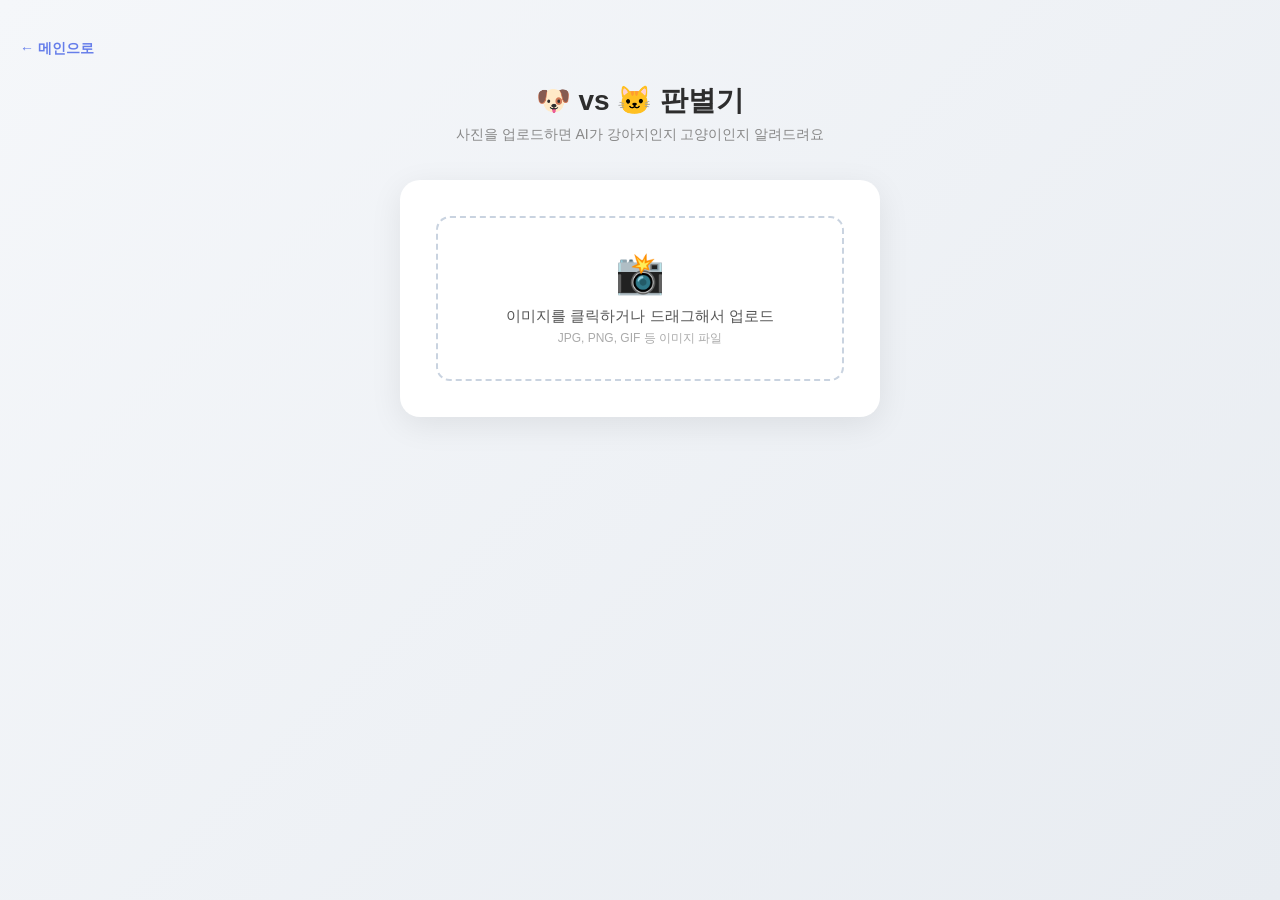
==== classifier.html @ 10d76c85 "Add dog/cat AI classifier page with Teachable Machine model Co-Authored-By: Claude Sonnet 4.6 <norep" ====
<!doctype html>
<html lang="ko">
<head>
  <meta charset="UTF-8" />
  <meta name="viewport" content="width=device-width, initial-scale=1.0" />
  <title>강아지 vs 고양이 판별기</title>
  <style>
    * { box-sizing: border-box; margin: 0; padding: 0; }

    body {
      font-family: sans-serif;
      min-height: 100vh;
      background: linear-gradient(135deg, #f5f7fa, #e8ecf1);
      display: flex;
      flex-direction: column;
      align-items: center;
      padding: 40px 20px 60px;
    }

    .back-link {
      align-self: flex-start;
      margin-bottom: 24px;
      color: #667eea;
      text-decoration: none;
      font-size: 14px;
      font-weight: bold;
    }
    .back-link:hover { opacity: 0.7; }

    h1 {
      font-size: 28px;
      font-weight: 800;
      color: #2d2d2d;
      margin-bottom: 6px;
      text-align: center;
    }

    .subtitle {
      color: #888;
      font-size: 14px;
      margin-bottom: 36px;
      text-align: center;
    }

    .card {
      background: white;
      border-radius: 20px;
      box-shadow: 0 8px 32px rgba(0,0,0,0.08);
      padding: 36px;
      width: 100%;
      max-width: 480px;
      display: flex;
      flex-direction: column;
      align-items: center;
      gap: 24px;
    }

    .upload-area {
      width: 100%;
      border: 2px dashed #c9d3e0;
      border-radius: 14px;
      padding: 32px 20px;
      text-align: center;
      cursor: pointer;
      transition: border-color 0.2s, background 0.2s;
      position: relative;
    }
    .upload-area:hover {
      border-color: #667eea;
      background: #f0f2ff;
    }
    .upload-area input[type="file"] {
      position: absolute;
      inset: 0;
      opacity: 0;
      cursor: pointer;
      width: 100%;
      height: 100%;
    }
    .upload-icon { font-size: 40px; margin-bottom: 10px; }
    .upload-text { font-size: 15px; color: #555; }
    .upload-hint { font-size: 12px; color: #aaa; margin-top: 4px; }

    #preview-wrap {
      display: none;
      width: 100%;
      text-align: center;
    }
    #preview {
      max-width: 100%;
      max-height: 260px;
      border-radius: 12px;
      object-fit: contain;
      border: 1px solid #eee;
    }

    #predict-btn {
      width: 100%;
      padding: 14px;
      font-size: 16px;
      font-weight: bold;
      border: none;
      border-radius: 12px;
      background: linear-gradient(135deg, #667eea, #764ba2);
      color: white;
      cursor: pointer;
      transition: opacity 0.2s;
      display: none;
    }
    #predict-btn:hover { opacity: 0.88; }
    #predict-btn:disabled { opacity: 0.5; cursor: default; }

    #result {
      width: 100%;
      display: none;
    }

    .result-label {
      font-size: 22px;
      font-weight: 800;
      text-align: center;
      margin-bottom: 16px;
      color: #2d2d2d;
    }

    .bar-wrap {
      margin-bottom: 12px;
    }
    .bar-label {
      display: flex;
      justify-content: space-between;
      font-size: 14px;
      color: #555;
      margin-bottom: 5px;
    }
    .bar-bg {
      background: #eef0f4;
      border-radius: 99px;
      height: 12px;
      overflow: hidden;
    }
    .bar-fill {
      height: 100%;
      border-radius: 99px;
      transition: width 0.5s ease;
    }
    .bar-fill.dog  { background: linear-gradient(90deg, #f7971e, #ffd200); }
    .bar-fill.cat  { background: linear-gradient(90deg, #667eea, #764ba2); }

    .emoji-result {
      font-size: 52px;
      text-align: center;
      margin-bottom: 8px;
    }
  </style>
</head>
<body>

  <a href="/" class="back-link">← 메인으로</a>

  <h1>🐶 vs 🐱 판별기</h1>
  <p class="subtitle">사진을 업로드하면 AI가 강아지인지 고양이인지 알려드려요</p>

  <div class="card">
    <div class="upload-area" id="upload-area">
      <input type="file" id="file-input" accept="image/*" />
      <div class="upload-icon">📸</div>
      <div class="upload-text">이미지를 클릭하거나 드래그해서 업로드</div>
      <div class="upload-hint">JPG, PNG, GIF 등 이미지 파일</div>
    </div>

    <div id="preview-wrap">
      <img id="preview" src="" alt="미리보기" />
    </div>

    <button id="predict-btn">판별 시작</button>

    <div id="result">
      <div class="emoji-result" id="result-emoji"></div>
      <div class="result-label" id="result-label"></div>
      <div id="bars"></div>
    </div>
  </div>

  <script src="https://cdn.jsdelivr.net/npm/@tensorflow/tfjs@latest/dist/tf.min.js"></script>
  <script src="https://cdn.jsdelivr.net/npm/@teachablemachine/image@latest/dist/teachablemachine-image.min.js"></script>
  <script>
    const MODEL_URL = 'https://teachablemachine.withgoogle.com/models/NTdXZ3scu/';
    const EMOJIS = { '강아지': '🐶', 'Dog': '🐶', '고양이': '🐱', 'Cat': '🐱' };
    const BAR_CLASS = { '강아지': 'dog', 'Dog': 'dog', '고양이': 'cat', 'Cat': 'cat' };

    let model = null;
    const fileInput = document.getElementById('file-input');
    const preview = document.getElementById('preview');
    const previewWrap = document.getElementById('preview-wrap');
    const predictBtn = document.getElementById('predict-btn');
    const resultDiv = document.getElementById('result');
    const resultEmoji = document.getElementById('result-emoji');
    const resultLabel = document.getElementById('result-label');
    const barsDiv = document.getElementById('bars');

    async function loadModel() {
      model = await tmImage.load(MODEL_URL + 'model.json', MODEL_URL + 'metadata.json');
    }
    loadModel();

    fileInput.addEventListener('change', (e) => {
      const file = e.target.files[0];
      if (!file) return;
      const reader = new FileReader();
      reader.onload = (ev) => {
        preview.src = ev.target.result;
        previewWrap.style.display = 'block';
        predictBtn.style.display = 'block';
        resultDiv.style.display = 'none';
      };
      reader.readAsDataURL(file);
    });

    predictBtn.addEventListener('click', async () => {
      if (!model) return;
      predictBtn.disabled = true;
      predictBtn.textContent = '분석 중...';

      const predictions = await model.predict(preview);
      predictions.sort((a, b) => b.probability - a.probability);
      const top = predictions[0];

      const emoji = EMOJIS[top.className] || '🤔';
      resultEmoji.textContent = emoji;
      resultLabel.textContent = `${top.className} (${(top.probability * 100).toFixed(1)}%)`;

      barsDiv.innerHTML = '';
      predictions.forEach(p => {
        const pct = (p.probability * 100).toFixed(1);
        const cls = BAR_CLASS[p.className] || 'dog';
        barsDiv.innerHTML += `
          <div class="bar-wrap">
            <div class="bar-label"><span>${p.className}</span><span>${pct}%</span></div>
            <div class="bar-bg"><div class="bar-fill ${cls}" style="width:${pct}%"></div></div>
          </div>`;
      });

      resultDiv.style.display = 'block';
      predictBtn.disabled = false;
      predictBtn.textContent = '다시 판별하기';
    });
  </script>
</body>
</html>
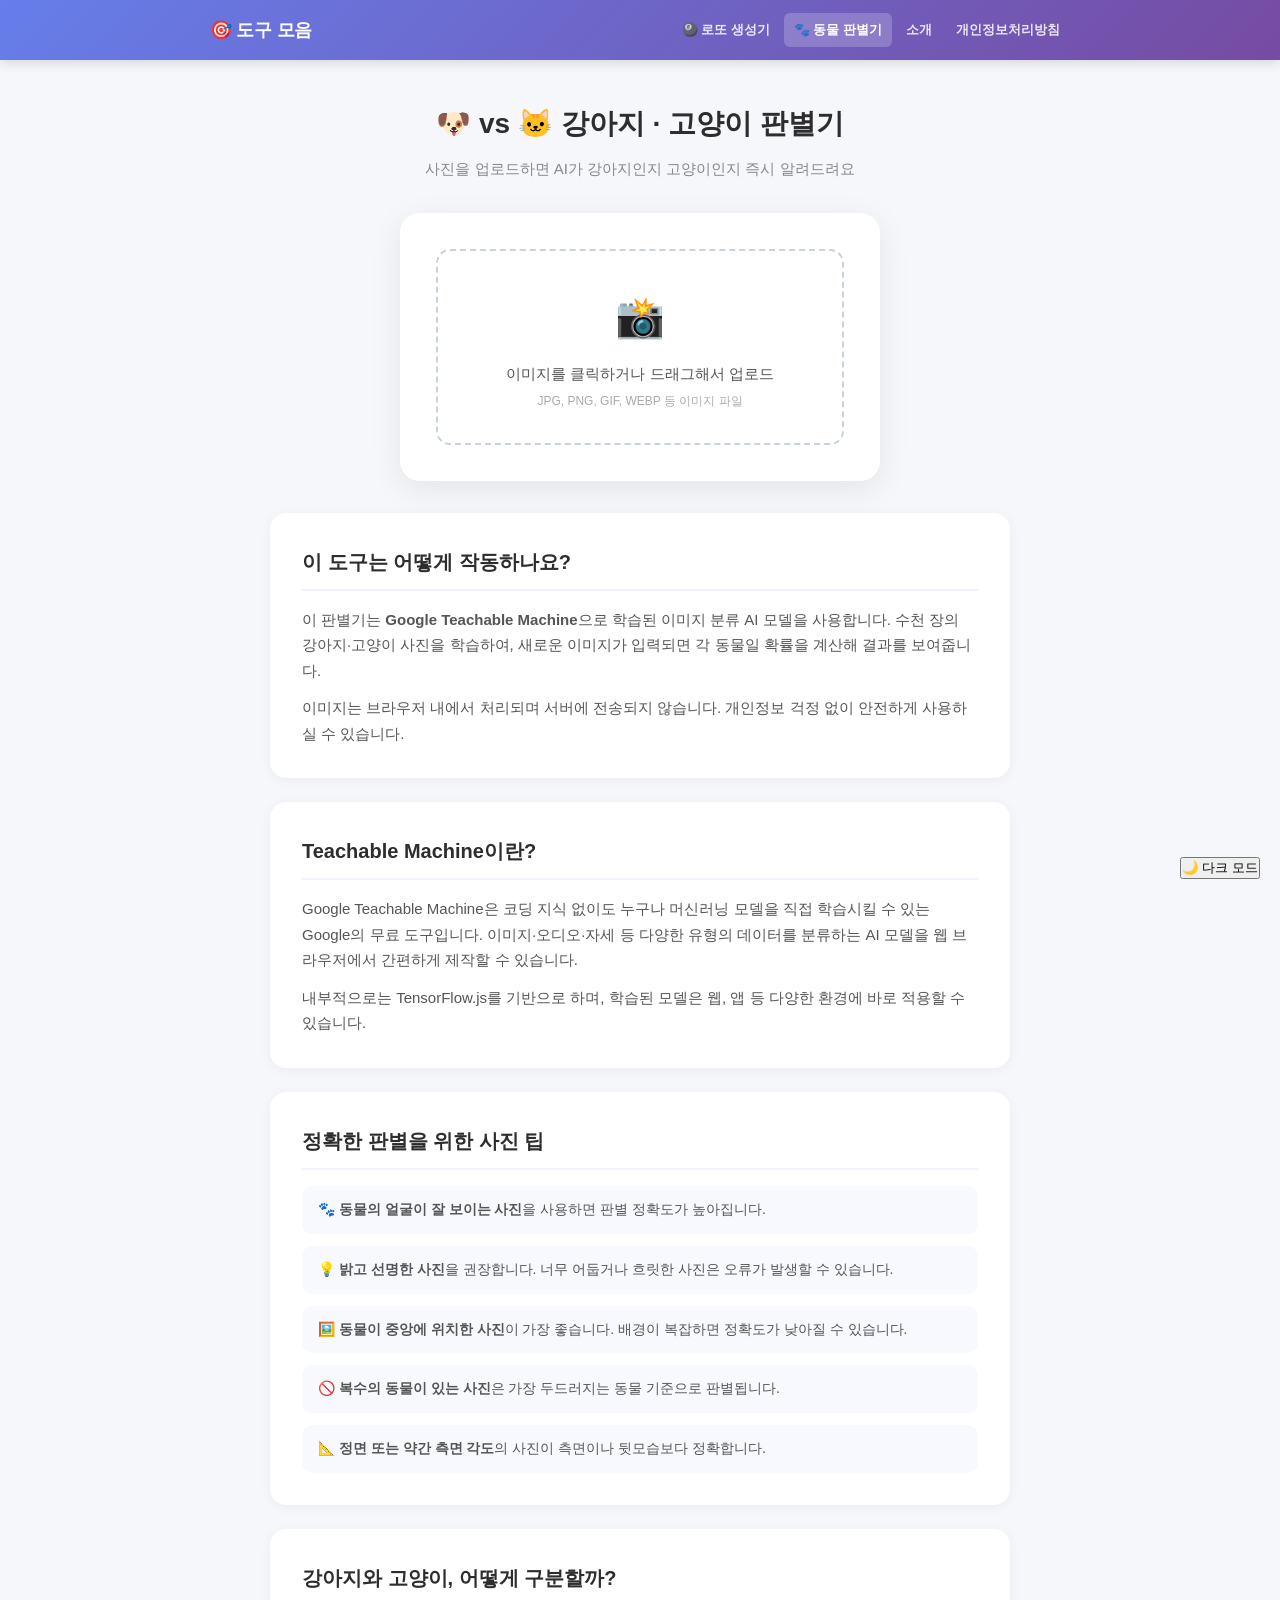
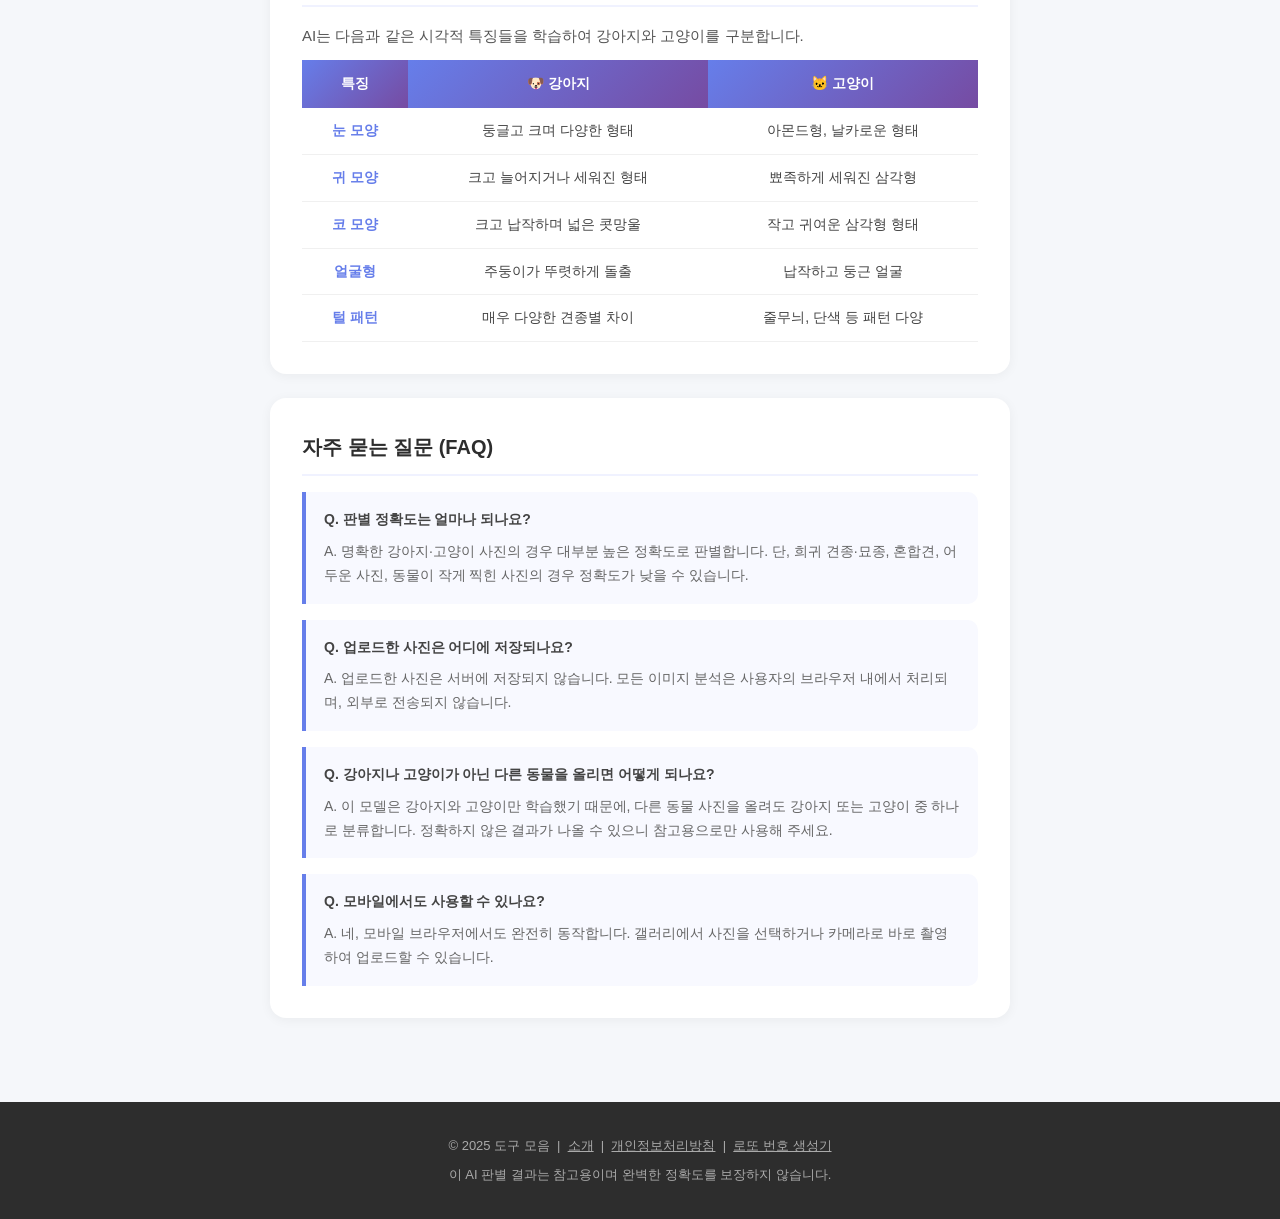
==== commit f27881b0: "Add AdSense, optimize site for review: rich content, nav, privacy policy, about page - Add Google Ad" ====
--- a/classifier.html
+++ b/classifier.html
@@ -3,43 +3,35 @@
 <head>
   <meta charset="UTF-8" />
   <meta name="viewport" content="width=device-width, initial-scale=1.0" />
-  <title>강아지 vs 고양이 판별기</title>
+  <title>강아지 vs 고양이 AI 판별기 | 사진 한 장으로 즉시 확인</title>
+  <meta name="description" content="사진을 업로드하면 AI가 강아지인지 고양이인지 즉시 판별해 드립니다. Google Teachable Machine 기반의 머신러닝 모델을 사용한 무료 반려동물 이미지 분류 도구입니다." />
+  <meta name="google-adsense-account" content="ca-pub-1037309569216117">
+  <script async src="https://pagead2.googlesyndication.com/pagead/js/adsbygoogle.js?client=ca-pub-1037309569216117"
+     crossorigin="anonymous"></script>
+  <link href='/style.css' rel='stylesheet'>
   <style>
-    * { box-sizing: border-box; margin: 0; padding: 0; }
-
-    body {
-      font-family: sans-serif;
-      min-height: 100vh;
-      background: linear-gradient(135deg, #f5f7fa, #e8ecf1);
-      display: flex;
-      flex-direction: column;
-      align-items: center;
+    /* classifier-specific styles */
+    .classifier-wrap {
+      max-width: 780px;
+      margin: 0 auto;
       padding: 40px 20px 60px;
     }
 
-    .back-link {
-      align-self: flex-start;
-      margin-bottom: 24px;
-      color: #667eea;
-      text-decoration: none;
-      font-size: 14px;
-      font-weight: bold;
-    }
-    .back-link:hover { opacity: 0.7; }
-
-    h1 {
+    .classifier-hero {
+      text-align: center;
+      margin-bottom: 32px;
+    }
+
+    .classifier-hero h1 {
       font-size: 28px;
       font-weight: 800;
       color: #2d2d2d;
-      margin-bottom: 6px;
-      text-align: center;
-    }
-
-    .subtitle {
+      margin-bottom: 8px;
+    }
+
+    .classifier-hero .subtitle {
       color: #888;
-      font-size: 14px;
-      margin-bottom: 36px;
-      text-align: center;
+      font-size: 15px;
     }
 
     .card {
@@ -49,6 +41,7 @@
       padding: 36px;
       width: 100%;
       max-width: 480px;
+      margin: 0 auto 32px;
       display: flex;
       flex-direction: column;
       align-items: center;
@@ -65,7 +58,8 @@
       transition: border-color 0.2s, background 0.2s;
       position: relative;
     }
-    .upload-area:hover {
+    .upload-area:hover,
+    .upload-area.dragover {
       border-color: #667eea;
       background: #f0f2ff;
     }
@@ -81,11 +75,7 @@
     .upload-text { font-size: 15px; color: #555; }
     .upload-hint { font-size: 12px; color: #aaa; margin-top: 4px; }
 
-    #preview-wrap {
-      display: none;
-      width: 100%;
-      text-align: center;
-    }
+    #preview-wrap { display: none; width: 100%; text-align: center; }
     #preview {
       max-width: 100%;
       max-height: 260px;
@@ -110,10 +100,7 @@
     #predict-btn:hover { opacity: 0.88; }
     #predict-btn:disabled { opacity: 0.5; cursor: default; }
 
-    #result {
-      width: 100%;
-      display: none;
-    }
+    #result { width: 100%; display: none; }
 
     .result-label {
       font-size: 22px;
@@ -123,9 +110,7 @@
       color: #2d2d2d;
     }
 
-    .bar-wrap {
-      margin-bottom: 12px;
-    }
+    .bar-wrap { margin-bottom: 12px; }
     .bar-label {
       display: flex;
       justify-content: space-between;
@@ -152,39 +137,142 @@
       text-align: center;
       margin-bottom: 8px;
     }
+
+    body.dark .classifier-hero h1 { color: #e0e0e0; }
+    body.dark .classifier-hero .subtitle { color: #aaa; }
+    body.dark .card { background: #22223b; }
+    body.dark .upload-text { color: #bbb; }
+    body.dark .result-label { color: #e0e0e0; }
+    body.dark .bar-label { color: #bbb; }
+    body.dark #preview { border-color: #444; }
   </style>
 </head>
 <body>
-
-  <a href="/" class="back-link">← 메인으로</a>
-
-  <h1>🐶 vs 🐱 판별기</h1>
-  <p class="subtitle">사진을 업로드하면 AI가 강아지인지 고양이인지 알려드려요</p>
-
-  <div class="card">
-    <div class="upload-area" id="upload-area">
-      <input type="file" id="file-input" accept="image/*" />
-      <div class="upload-icon">📸</div>
-      <div class="upload-text">이미지를 클릭하거나 드래그해서 업로드</div>
-      <div class="upload-hint">JPG, PNG, GIF 등 이미지 파일</div>
+  <nav class="top-nav">
+    <div class="nav-inner">
+      <a href="/" class="nav-logo">🎯 도구 모음</a>
+      <div class="nav-links">
+        <a href="/" class="nav-link">🎱 로또 생성기</a>
+        <a href="/classifier.html" class="nav-link active">🐾 동물 판별기</a>
+        <a href="/about.html" class="nav-link">소개</a>
+        <a href="/privacy.html" class="nav-link">개인정보처리방침</a>
+      </div>
     </div>
-
-    <div id="preview-wrap">
-      <img id="preview" src="" alt="미리보기" />
+  </nav>
+
+  <div class="theme-toggle">
+    <button id="clf-theme-btn">🌙 다크 모드</button>
+  </div>
+
+  <div class="classifier-wrap">
+
+    <div class="classifier-hero">
+      <h1>🐶 vs 🐱 강아지 · 고양이 판별기</h1>
+      <p class="subtitle">사진을 업로드하면 AI가 강아지인지 고양이인지 즉시 알려드려요</p>
     </div>
 
-    <button id="predict-btn">판별 시작</button>
-
-    <div id="result">
-      <div class="emoji-result" id="result-emoji"></div>
-      <div class="result-label" id="result-label"></div>
-      <div id="bars"></div>
+    <div class="card">
+      <div class="upload-area" id="upload-area">
+        <input type="file" id="file-input" accept="image/*" />
+        <div class="upload-icon">📸</div>
+        <div class="upload-text">이미지를 클릭하거나 드래그해서 업로드</div>
+        <div class="upload-hint">JPG, PNG, GIF, WEBP 등 이미지 파일</div>
+      </div>
+
+      <div id="preview-wrap">
+        <img id="preview" src="" alt="업로드된 반려동물 이미지 미리보기" />
+      </div>
+
+      <button id="predict-btn">판별 시작</button>
+
+      <div id="result">
+        <div class="emoji-result" id="result-emoji"></div>
+        <div class="result-label" id="result-label"></div>
+        <div id="bars"></div>
+      </div>
     </div>
+
+    <section class="content-section">
+      <h2>이 도구는 어떻게 작동하나요?</h2>
+      <p>이 판별기는 <strong>Google Teachable Machine</strong>으로 학습된 이미지 분류 AI 모델을 사용합니다. 수천 장의 강아지·고양이 사진을 학습하여, 새로운 이미지가 입력되면 각 동물일 확률을 계산해 결과를 보여줍니다.</p>
+      <p>이미지는 브라우저 내에서 처리되며 서버에 전송되지 않습니다. 개인정보 걱정 없이 안전하게 사용하실 수 있습니다.</p>
+    </section>
+
+    <section class="content-section">
+      <h2>Teachable Machine이란?</h2>
+      <p>Google Teachable Machine은 코딩 지식 없이도 누구나 머신러닝 모델을 직접 학습시킬 수 있는 Google의 무료 도구입니다. 이미지·오디오·자세 등 다양한 유형의 데이터를 분류하는 AI 모델을 웹 브라우저에서 간편하게 제작할 수 있습니다.</p>
+      <p>내부적으로는 TensorFlow.js를 기반으로 하며, 학습된 모델은 웹, 앱 등 다양한 환경에 바로 적용할 수 있습니다.</p>
+    </section>
+
+    <section class="content-section">
+      <h2>정확한 판별을 위한 사진 팁</h2>
+      <ul class="tip-list">
+        <li>🐾 <strong>동물의 얼굴이 잘 보이는 사진</strong>을 사용하면 판별 정확도가 높아집니다.</li>
+        <li>💡 <strong>밝고 선명한 사진</strong>을 권장합니다. 너무 어둡거나 흐릿한 사진은 오류가 발생할 수 있습니다.</li>
+        <li>🖼️ <strong>동물이 중앙에 위치한 사진</strong>이 가장 좋습니다. 배경이 복잡하면 정확도가 낮아질 수 있습니다.</li>
+        <li>🚫 <strong>복수의 동물이 있는 사진</strong>은 가장 두드러지는 동물 기준으로 판별됩니다.</li>
+        <li>📐 <strong>정면 또는 약간 측면 각도</strong>의 사진이 측면이나 뒷모습보다 정확합니다.</li>
+      </ul>
+    </section>
+
+    <section class="content-section">
+      <h2>강아지와 고양이, 어떻게 구분할까?</h2>
+      <p>AI는 다음과 같은 시각적 특징들을 학습하여 강아지와 고양이를 구분합니다.</p>
+      <div class="table-wrap">
+        <table class="info-table">
+          <thead>
+            <tr><th>특징</th><th>🐶 강아지</th><th>🐱 고양이</th></tr>
+          </thead>
+          <tbody>
+            <tr><td>눈 모양</td><td>둥글고 크며 다양한 형태</td><td>아몬드형, 날카로운 형태</td></tr>
+            <tr><td>귀 모양</td><td>크고 늘어지거나 세워진 형태</td><td>뾰족하게 세워진 삼각형</td></tr>
+            <tr><td>코 모양</td><td>크고 납작하며 넓은 콧망울</td><td>작고 귀여운 삼각형 형태</td></tr>
+            <tr><td>얼굴형</td><td>주둥이가 뚜렷하게 돌출</td><td>납작하고 둥근 얼굴</td></tr>
+            <tr><td>털 패턴</td><td>매우 다양한 견종별 차이</td><td>줄무늬, 단색 등 패턴 다양</td></tr>
+          </tbody>
+        </table>
+      </div>
+    </section>
+
+    <section class="content-section">
+      <h2>자주 묻는 질문 (FAQ)</h2>
+      <div class="faq-list">
+        <div class="faq-item">
+          <h3>Q. 판별 정확도는 얼마나 되나요?</h3>
+          <p>A. 명확한 강아지·고양이 사진의 경우 대부분 높은 정확도로 판별합니다. 단, 희귀 견종·묘종, 혼합견, 어두운 사진, 동물이 작게 찍힌 사진의 경우 정확도가 낮을 수 있습니다.</p>
+        </div>
+        <div class="faq-item">
+          <h3>Q. 업로드한 사진은 어디에 저장되나요?</h3>
+          <p>A. 업로드한 사진은 서버에 저장되지 않습니다. 모든 이미지 분석은 사용자의 브라우저 내에서 처리되며, 외부로 전송되지 않습니다.</p>
+        </div>
+        <div class="faq-item">
+          <h3>Q. 강아지나 고양이가 아닌 다른 동물을 올리면 어떻게 되나요?</h3>
+          <p>A. 이 모델은 강아지와 고양이만 학습했기 때문에, 다른 동물 사진을 올려도 강아지 또는 고양이 중 하나로 분류합니다. 정확하지 않은 결과가 나올 수 있으니 참고용으로만 사용해 주세요.</p>
+        </div>
+        <div class="faq-item">
+          <h3>Q. 모바일에서도 사용할 수 있나요?</h3>
+          <p>A. 네, 모바일 브라우저에서도 완전히 동작합니다. 갤러리에서 사진을 선택하거나 카메라로 바로 촬영하여 업로드할 수 있습니다.</p>
+        </div>
+      </div>
+    </section>
+
   </div>
+
+  <footer class="site-footer">
+    <p>© 2025 도구 모음 &nbsp;|&nbsp; <a href="/about.html">소개</a> &nbsp;|&nbsp; <a href="/privacy.html">개인정보처리방침</a> &nbsp;|&nbsp; <a href="/">로또 번호 생성기</a></p>
+    <p style="margin-top:6px;">이 AI 판별 결과는 참고용이며 완벽한 정확도를 보장하지 않습니다.</p>
+  </footer>
 
   <script src="https://cdn.jsdelivr.net/npm/@tensorflow/tfjs@latest/dist/tf.min.js"></script>
   <script src="https://cdn.jsdelivr.net/npm/@teachablemachine/image@latest/dist/teachablemachine-image.min.js"></script>
   <script>
+    // Theme toggle
+    const clfThemeBtn = document.getElementById('clf-theme-btn');
+    clfThemeBtn.addEventListener('click', () => {
+      document.body.classList.toggle('dark');
+      clfThemeBtn.textContent = document.body.classList.contains('dark') ? '☀️ 라이트 모드' : '🌙 다크 모드';
+    });
+
     const MODEL_URL = 'https://teachablemachine.withgoogle.com/models/NTdXZ3scu/';
     const EMOJIS = { '강아지': '🐶', 'Dog': '🐶', '고양이': '🐱', 'Cat': '🐱' };
     const BAR_CLASS = { '강아지': 'dog', 'Dog': 'dog', '고양이': 'cat', 'Cat': 'cat' };
@@ -204,17 +292,28 @@
     }
     loadModel();
 
-    fileInput.addEventListener('change', (e) => {
-      const file = e.target.files[0];
-      if (!file) return;
+    function loadImage(file) {
+      if (!file || !file.type.startsWith('image/')) return;
       const reader = new FileReader();
       reader.onload = (ev) => {
         preview.src = ev.target.result;
         previewWrap.style.display = 'block';
         predictBtn.style.display = 'block';
         resultDiv.style.display = 'none';
+        predictBtn.textContent = '판별 시작';
       };
       reader.readAsDataURL(file);
+    }
+
+    fileInput.addEventListener('change', (e) => { loadImage(e.target.files[0]); });
+
+    const uploadArea = document.getElementById('upload-area');
+    uploadArea.addEventListener('dragover', (e) => { e.preventDefault(); uploadArea.classList.add('dragover'); });
+    uploadArea.addEventListener('dragleave', () => { uploadArea.classList.remove('dragover'); });
+    uploadArea.addEventListener('drop', (e) => {
+      e.preventDefault();
+      uploadArea.classList.remove('dragover');
+      loadImage(e.dataTransfer.files[0]);
     });
 
     predictBtn.addEventListener('click', async () => {
--- a/style.css
+++ b/style.css
@@ -0,0 +1,509 @@
+/* ===== RESET & BASE ===== */
+*, *::before, *::after { box-sizing: border-box; margin: 0; padding: 0; }
+
+body {
+  font-family: 'Apple SD Gothic Neo', 'Malgun Gothic', sans-serif;
+  background-color: #f5f7fa;
+  color: #333;
+  line-height: 1.7;
+  padding-top: 60px;
+}
+
+a { color: #667eea; text-decoration: none; }
+a:hover { text-decoration: underline; }
+
+/* ===== NAV ===== */
+.top-nav {
+  position: fixed;
+  top: 0; left: 0; right: 0;
+  background: linear-gradient(135deg, #667eea, #764ba2);
+  box-shadow: 0 2px 12px rgba(0,0,0,0.15);
+  z-index: 100;
+  height: 60px;
+}
+
+.nav-inner {
+  max-width: 900px;
+  margin: 0 auto;
+  padding: 0 20px;
+  height: 100%;
+  display: flex;
+  align-items: center;
+  justify-content: space-between;
+  gap: 16px;
+}
+
+.nav-logo {
+  color: white;
+  font-size: 18px;
+  font-weight: 800;
+  letter-spacing: -0.3px;
+  text-decoration: none;
+  white-space: nowrap;
+}
+
+.nav-links {
+  display: flex;
+  gap: 4px;
+  flex-wrap: wrap;
+  justify-content: flex-end;
+}
+
+.nav-link {
+  color: rgba(255,255,255,0.85);
+  text-decoration: none;
+  font-size: 13px;
+  font-weight: 600;
+  padding: 6px 10px;
+  border-radius: 6px;
+  transition: background 0.2s, color 0.2s;
+  white-space: nowrap;
+}
+
+.nav-link:hover,
+.nav-link.active {
+  background: rgba(255,255,255,0.2);
+  color: white;
+  text-decoration: none;
+}
+
+/* ===== THEME TOGGLE ===== */
+.theme-toggle {
+  position: fixed;
+  bottom: 20px;
+  right: 20px;
+  z-index: 200;
+}
+
+#theme-btn {
+  padding: 10px 16px;
+  font-size: 13px;
+  font-weight: bold;
+  border: none;
+  border-radius: 50px;
+  background: #667eea;
+  color: white;
+  cursor: pointer;
+  box-shadow: 0 4px 16px rgba(102,126,234,0.4);
+  transition: opacity 0.2s;
+}
+#theme-btn:hover { opacity: 0.85; }
+
+/* ===== MAIN WRAP ===== */
+.main-wrap {
+  max-width: 780px;
+  margin: 0 auto;
+  padding: 40px 20px 60px;
+}
+
+/* ===== HERO / TOOL SECTION ===== */
+.hero-section {
+  text-align: center;
+  margin-bottom: 48px;
+  background: white;
+  border-radius: 20px;
+  padding: 40px 32px;
+  box-shadow: 0 4px 24px rgba(0,0,0,0.07);
+}
+
+.hero-section h1 {
+  font-size: 30px;
+  font-weight: 800;
+  color: #2d2d2d;
+  margin-bottom: 10px;
+}
+
+.hero-desc {
+  color: #666;
+  font-size: 15px;
+  margin-bottom: 28px;
+}
+
+#generate-btn {
+  padding: 14px 36px;
+  font-size: 17px;
+  font-weight: bold;
+  border: none;
+  border-radius: 12px;
+  background: linear-gradient(135deg, #667eea, #764ba2);
+  color: white;
+  cursor: pointer;
+  margin-bottom: 28px;
+  transition: opacity 0.2s, transform 0.1s;
+  box-shadow: 0 4px 16px rgba(102,126,234,0.35);
+}
+#generate-btn:hover { opacity: 0.9; transform: translateY(-1px); }
+#generate-btn:active { transform: translateY(0); }
+
+#lotto-numbers {
+  display: flex;
+  gap: 10px;
+  justify-content: center;
+  flex-wrap: wrap;
+  min-height: 56px;
+}
+
+.lotto-number {
+  display: flex;
+  align-items: center;
+  justify-content: center;
+  width: 52px;
+  height: 52px;
+  border-radius: 50%;
+  font-size: 20px;
+  font-weight: 800;
+  color: white;
+  box-shadow: 0 3px 10px rgba(0,0,0,0.15);
+}
+
+/* Lotto number color bands */
+.lotto-number.band1 { background: #f9ca24; color: #333; }
+.lotto-number.band2 { background: #6ab04c; }
+.lotto-number.band3 { background: #eb4d4b; }
+.lotto-number.band4 { background: #7d5fff; }
+.lotto-number.band5 { background: #636e72; }
+
+/* ===== CONTENT SECTIONS ===== */
+.content-section {
+  background: white;
+  border-radius: 16px;
+  padding: 32px;
+  margin-bottom: 24px;
+  box-shadow: 0 2px 12px rgba(0,0,0,0.05);
+}
+
+.content-section h2 {
+  font-size: 20px;
+  font-weight: 800;
+  color: #2d2d2d;
+  margin-bottom: 16px;
+  padding-bottom: 10px;
+  border-bottom: 2px solid #f0f2ff;
+}
+
+.content-section p {
+  color: #555;
+  font-size: 15px;
+  margin-bottom: 12px;
+}
+.content-section p:last-child { margin-bottom: 0; }
+
+/* ===== TABLE ===== */
+.table-wrap { overflow-x: auto; }
+
+.info-table {
+  width: 100%;
+  border-collapse: collapse;
+  font-size: 14px;
+}
+
+.info-table th {
+  background: linear-gradient(135deg, #667eea, #764ba2);
+  color: white;
+  padding: 12px 14px;
+  text-align: center;
+  font-weight: 700;
+}
+
+.info-table td {
+  padding: 11px 14px;
+  text-align: center;
+  border-bottom: 1px solid #f0f0f0;
+  color: #444;
+}
+
+.info-table tbody tr:hover { background: #f8f8ff; }
+.info-table td:first-child { font-weight: 700; color: #667eea; }
+
+/* ===== PROBABILITY LIST ===== */
+.prob-list {
+  display: flex;
+  flex-direction: column;
+  gap: 10px;
+  margin-top: 16px;
+}
+
+.prob-item {
+  display: flex;
+  align-items: center;
+  justify-content: space-between;
+  background: #f8f9ff;
+  border-radius: 10px;
+  padding: 12px 16px;
+}
+
+.prob-rank {
+  font-size: 14px;
+  font-weight: 700;
+  padding: 4px 12px;
+  border-radius: 20px;
+  color: white;
+}
+.prob-rank.rank1 { background: linear-gradient(135deg, #f9ca24, #f0932b); color: #333; }
+.prob-rank.rank2 { background: linear-gradient(135deg, #c0c0c0, #909090); }
+.prob-rank.rank3 { background: linear-gradient(135deg, #cd7f32, #a0522d); }
+.prob-rank.rank4 { background: #6ab04c; }
+.prob-rank.rank5 { background: #636e72; }
+
+.prob-num { font-size: 14px; color: #555; font-weight: 600; }
+
+/* ===== FAQ ===== */
+.faq-list { display: flex; flex-direction: column; gap: 16px; }
+
+.faq-item {
+  background: #f8f9ff;
+  border-left: 4px solid #667eea;
+  border-radius: 0 10px 10px 0;
+  padding: 16px 18px;
+}
+
+.faq-item h3 {
+  font-size: 14px;
+  font-weight: 700;
+  color: #444;
+  margin-bottom: 8px;
+}
+
+.faq-item p {
+  font-size: 14px;
+  color: #666;
+  margin: 0;
+}
+
+/* ===== TIPS ===== */
+.tip-list {
+  list-style: none;
+  display: flex;
+  flex-direction: column;
+  gap: 12px;
+}
+
+.tip-list li {
+  font-size: 14px;
+  color: #555;
+  background: #f8f9ff;
+  padding: 12px 16px;
+  border-radius: 10px;
+}
+
+/* ===== CONTACT SECTION ===== */
+.contact-section {
+  background: white;
+  border-radius: 16px;
+  padding: 32px;
+  margin-bottom: 24px;
+  box-shadow: 0 2px 12px rgba(0,0,0,0.05);
+}
+
+.contact-section h2 {
+  font-size: 20px;
+  font-weight: 800;
+  color: #2d2d2d;
+  margin-bottom: 16px;
+  padding-bottom: 10px;
+  border-bottom: 2px solid #f0f2ff;
+}
+
+#contact-form {
+  display: flex;
+  flex-direction: column;
+  gap: 12px;
+  max-width: 480px;
+}
+
+#contact-form input,
+#contact-form textarea {
+  padding: 11px 14px;
+  font-size: 15px;
+  border: 1px solid #ddd;
+  border-radius: 8px;
+  width: 100%;
+  font-family: inherit;
+  transition: border-color 0.2s;
+}
+#contact-form input:focus,
+#contact-form textarea:focus {
+  outline: none;
+  border-color: #667eea;
+}
+
+#contact-form button {
+  padding: 12px;
+  font-size: 15px;
+  font-weight: bold;
+  background: linear-gradient(135deg, #667eea, #764ba2);
+  color: white;
+  border: none;
+  border-radius: 8px;
+  cursor: pointer;
+  transition: opacity 0.2s;
+}
+#contact-form button:hover { opacity: 0.88; }
+
+#form-success {
+  margin-top: 12px;
+  color: #4CAF50;
+  font-weight: bold;
+}
+
+/* ===== DISQUS ===== */
+.disqus-section {
+  background: white;
+  border-radius: 16px;
+  padding: 32px;
+  margin-bottom: 24px;
+  box-shadow: 0 2px 12px rgba(0,0,0,0.05);
+}
+
+.disqus-section h2 {
+  font-size: 20px;
+  font-weight: 800;
+  color: #2d2d2d;
+  margin-bottom: 16px;
+  padding-bottom: 10px;
+  border-bottom: 2px solid #f0f2ff;
+}
+
+/* ===== FOOTER ===== */
+.site-footer {
+  text-align: center;
+  padding: 32px 20px;
+  background: #2d2d2d;
+  color: #aaa;
+  font-size: 13px;
+  line-height: 1.8;
+}
+
+.site-footer a { color: #aaa; text-decoration: underline; }
+.site-footer a:hover { color: white; }
+
+/* ===== ABOUT / PRIVACY PAGE ===== */
+.page-header {
+  text-align: center;
+  margin-bottom: 32px;
+  padding: 40px 20px;
+  background: linear-gradient(135deg, #667eea, #764ba2);
+  color: white;
+  border-radius: 16px;
+}
+
+.page-header h1 {
+  font-size: 28px;
+  font-weight: 800;
+  margin-bottom: 8px;
+}
+
+.page-header p { opacity: 0.85; font-size: 15px; }
+
+.tool-card {
+  background: white;
+  border-radius: 16px;
+  padding: 28px;
+  margin-bottom: 16px;
+  box-shadow: 0 2px 12px rgba(0,0,0,0.05);
+  display: flex;
+  align-items: flex-start;
+  gap: 20px;
+}
+
+.tool-card-icon { font-size: 40px; }
+
+.tool-card h3 { font-size: 17px; font-weight: 800; color: #2d2d2d; margin-bottom: 6px; }
+.tool-card p { font-size: 14px; color: #666; margin: 0; }
+
+.tool-card a {
+  display: inline-block;
+  margin-top: 10px;
+  font-size: 13px;
+  font-weight: 700;
+  color: #667eea;
+}
+
+.privacy-section {
+  background: white;
+  border-radius: 16px;
+  padding: 32px;
+  margin-bottom: 20px;
+  box-shadow: 0 2px 12px rgba(0,0,0,0.05);
+}
+
+.privacy-section h2 {
+  font-size: 18px;
+  font-weight: 800;
+  color: #2d2d2d;
+  margin-bottom: 12px;
+}
+
+.privacy-section p,
+.privacy-section li {
+  font-size: 14px;
+  color: #555;
+  line-height: 1.8;
+  margin-bottom: 8px;
+}
+
+.privacy-section ul { padding-left: 20px; }
+
+/* ===== DARK MODE ===== */
+body.dark {
+  background-color: #1a1a2e;
+  color: #e0e0e0;
+}
+
+body.dark .hero-section,
+body.dark .content-section,
+body.dark .contact-section,
+body.dark .disqus-section,
+body.dark .tool-card,
+body.dark .privacy-section {
+  background-color: #22223b;
+  color: #e0e0e0;
+}
+
+body.dark .hero-section h1,
+body.dark .content-section h2,
+body.dark .contact-section h2,
+body.dark .disqus-section h2,
+body.dark .page-header h1,
+body.dark .tool-card h3,
+body.dark .privacy-section h2 {
+  color: #e0e0e0;
+}
+
+body.dark .content-section p,
+body.dark .faq-item p,
+body.dark .tip-list li,
+body.dark .prob-num,
+body.dark .tool-card p,
+body.dark .privacy-section p,
+body.dark .privacy-section li,
+body.dark .info-table td {
+  color: #bbb;
+}
+
+body.dark .faq-item,
+body.dark .tip-list li,
+body.dark .prob-item { background: #2a2a4a; }
+
+body.dark .info-table tbody tr:hover { background: #2a2a4a; }
+
+body.dark #contact-form input,
+body.dark #contact-form textarea {
+  background-color: #2a2a4a;
+  border-color: #444;
+  color: #e0e0e0;
+}
+
+body.dark .hero-desc { color: #aaa; }
+body.dark .content-section h2 { border-bottom-color: #3a3a5a; }
+body.dark .contact-section h2,
+body.dark .disqus-section h2 { border-bottom-color: #3a3a5a; }
+
+/* ===== RESPONSIVE ===== */
+@media (max-width: 600px) {
+  .nav-link { font-size: 11px; padding: 5px 7px; }
+  .nav-logo { font-size: 15px; }
+  .hero-section h1 { font-size: 22px; }
+  .main-wrap { padding: 24px 14px 48px; }
+  .content-section, .contact-section, .disqus-section { padding: 22px 16px; }
+}
